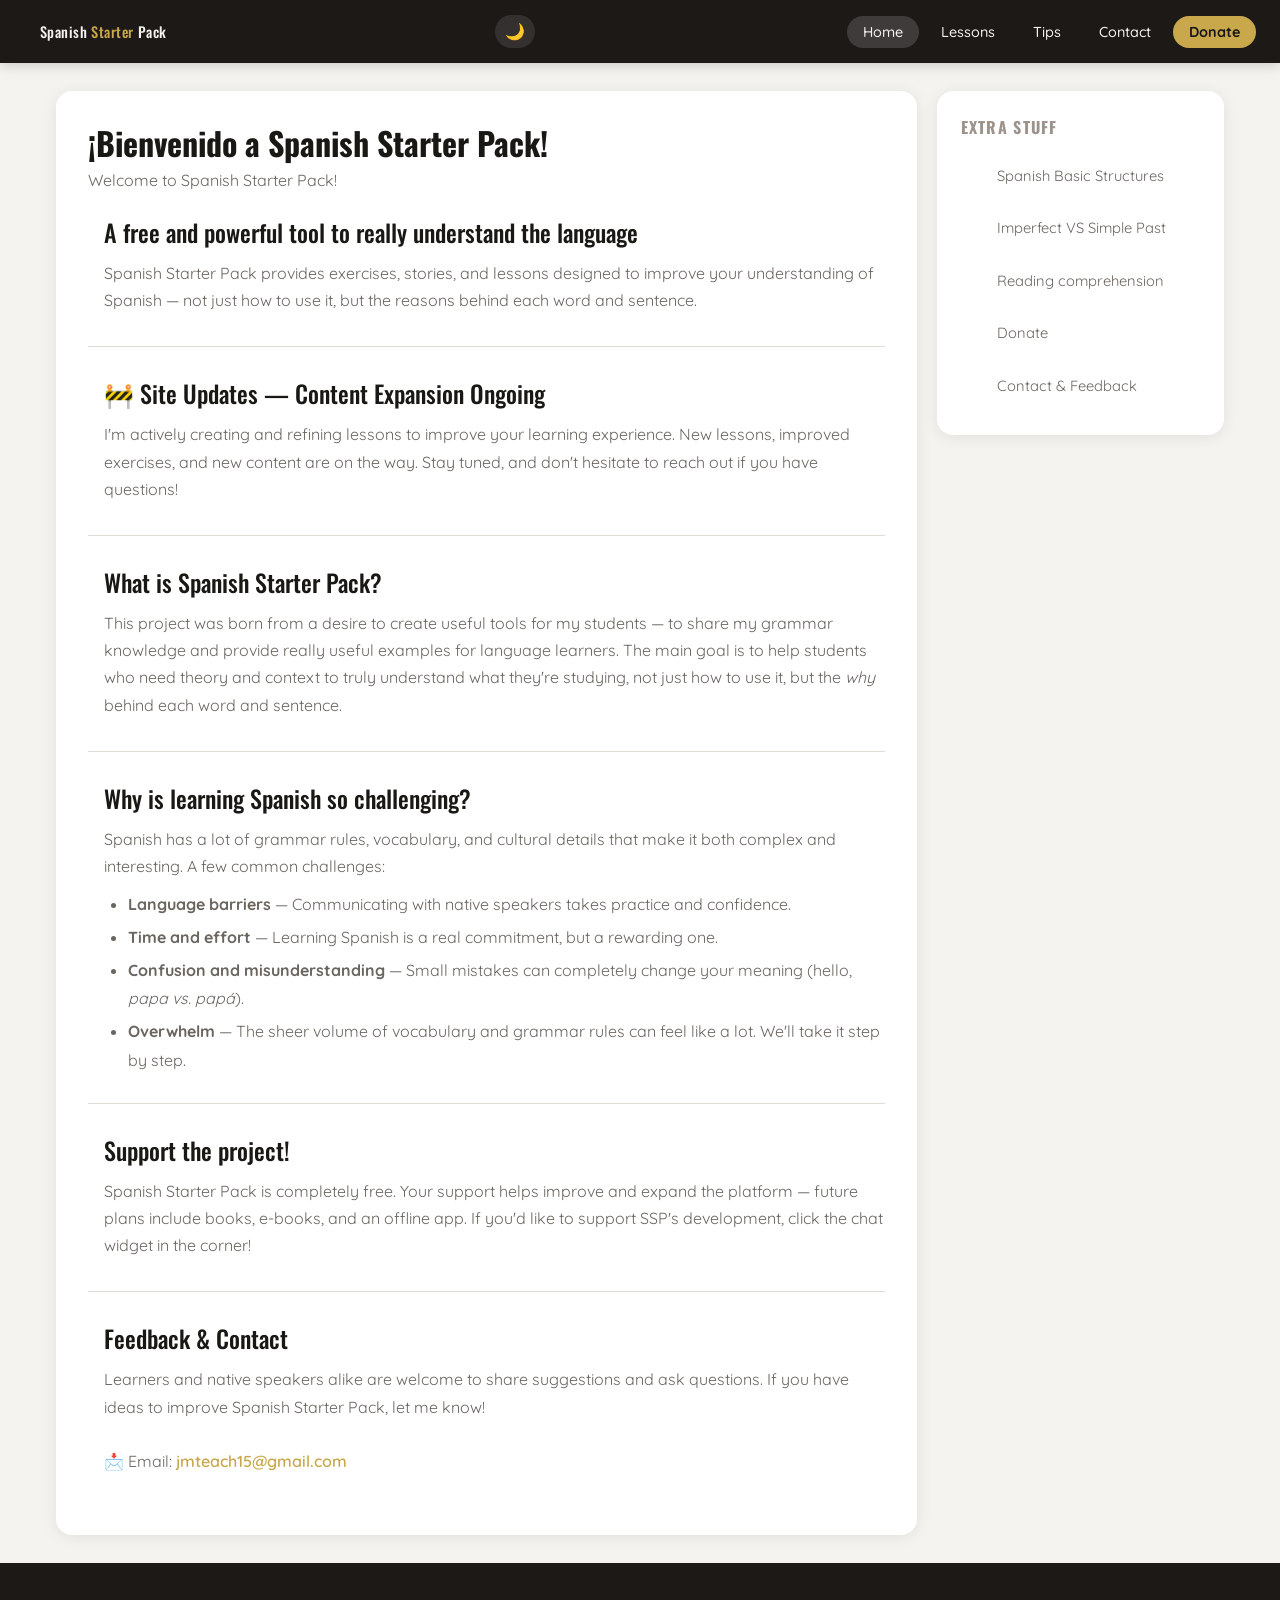
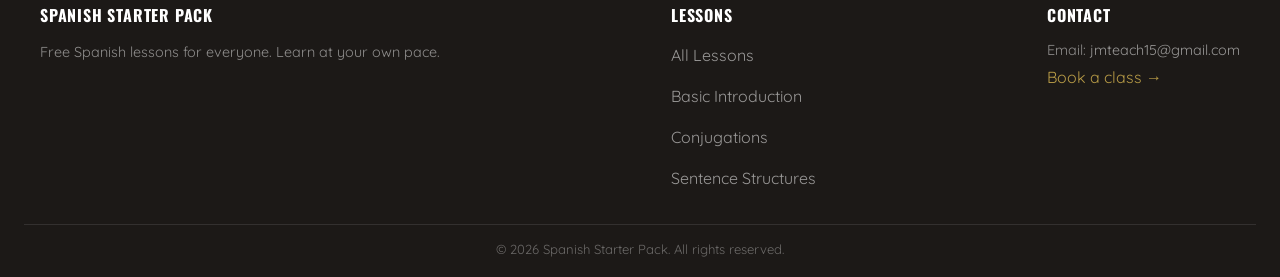
==== index.html @ e16ba374 "Prueba" ====
<!DOCTYPE html>
<html lang="en">
<head>
  <meta charset="UTF-8">
  <meta name="viewport" content="width=device-width, initial-scale=1.0">
  <title>Spanish Starter Pack — Learn Spanish Free</title>
  <link rel="stylesheet" href="styles.css">
  <link rel="preconnect" href="https://fonts.googleapis.com">
  <link rel="preconnect" href="https://fonts.gstatic.com" crossorigin>
  <link href="https://fonts.googleapis.com/css2?family=Oswald:wght@200..700&family=Quicksand:wght@300..700&display=swap" rel="stylesheet">
</head>
<body data-page="home">

  <!-- Navbar and footer auto-injected by components.js -->

  <header>
    <!-- Navbar injected here by components.js -->
    <section class="hero">
      <div class="hero-content">
        <h1>Start your Spanish journey today</h1>
        <p>Learn Spanish fast with easy-to-understand lessons, stories, and practical tips.</p>
        <div class="hero-buttons">
          <a href="lessons.html" class="cta-btn">📚 Explore Lessons</a>
          <a href="contact.html" class="cta-btn secondary">🧑‍🏫 Book a class</a>
        </div>
      </div>
    </section>
  </header>

  <div class="container">
    <div class="articles">
      <h1 style="font-family:var(--font-display);margin-bottom:4px">¡Bienvenido a Spanish Starter Pack!</h1>
      <h4 style="color:var(--color-text-muted);font-weight:400;margin-bottom:24px">Welcome to Spanish Starter Pack!</h4>

      <div class="article">
        <h2>A free and powerful tool to really understand the language</h2>
        <p>
          Spanish Starter Pack provides exercises, stories, and lessons designed to improve your understanding of Spanish — not just how to use it, but the reasons behind each word and sentence.
        </p>
      </div>

      <div class="article">
        <h2>🚧 Site Updates — Content Expansion Ongoing</h2>
        <p>
          I'm actively creating and refining lessons to improve your learning experience. New lessons, improved exercises, and new content are on the way. Stay tuned, and don't hesitate to reach out if you have questions!
        </p>
      </div>

      <div class="article">
        <h2>What is Spanish Starter Pack?</h2>
        <p>
          This project was born from a desire to create useful tools for my students — to share my grammar knowledge and provide really useful examples for language learners. The main goal is to help students who need theory and context to truly understand what they're studying, not just how to use it, but the <em>why</em> behind each word and sentence.
        </p>
      </div>

      <div class="article">
        <h2>Why is learning Spanish so challenging?</h2>
        <p>Spanish has a lot of grammar rules, vocabulary, and cultural details that make it both complex and interesting. A few common challenges:</p>
        <ul style="margin-top:10px">
          <li><strong>Language barriers</strong> — Communicating with native speakers takes practice and confidence.</li>
          <li><strong>Time and effort</strong> — Learning Spanish is a real commitment, but a rewarding one.</li>
          <li><strong>Confusion and misunderstanding</strong> — Small mistakes can completely change your meaning (hello, <em>papa vs. papá</em>).</li>
          <li><strong>Overwhelm</strong> — The sheer volume of vocabulary and grammar rules can feel like a lot. We'll take it step by step.</li>
        </ul>
      </div>

      <div class="article">
        <h2>Support the project!</h2>
        <p>
          Spanish Starter Pack is completely free. Your support helps improve and expand the platform — future plans include books, e-books, and an offline app.
          If you'd like to support SSP's development, click the chat widget in the corner!
        </p>
      </div>

      <div class="article">
        <h2>Feedback & Contact</h2>
        <p>
          Learners and native speakers alike are welcome to share suggestions and ask questions. If you have ideas to improve Spanish Starter Pack, let me know!
          <br><br>
          📩 Email: <a href="mailto:jmteach15@gmail.com">jmteach15@gmail.com</a>
        </p>
      </div>
    </div>

    <div class="sidebar">
      <h3>Extra stuff</h3>
      <ul>
        <li><a href="3-Basic-sentence-structures.html">Spanish Basic Structures</a></li>
        <li><a href="Imperfecto-vs-simple.html">Imperfect VS Simple Past</a></li>
        <li><a href="#">Reading comprehension</a></li>
        <li><a href="Donate.html">Donate</a></li>
        <li><a href="contact.html">Contact & Feedback</a></li>
      </ul>
    </div>
  </div>

  <script src="components.js"></script>
</body>
</html>
---- styles.css ----
/* ============================================
   SPANISH STARTER PACK — Main Stylesheet
   Design System with Dark Mode Support
   ============================================ */

/* --- CSS Variables (Light Mode) --- */
:root {
  /* Colors */
  --color-bg: #f5f3ef;
  --color-surface: #ffffff;
  --color-surface-2: #f0ede8;
  --color-border: #e0dbd3;
  --color-text: #1a1814;
  --color-text-muted: #6b6560;
  --color-text-light: #9c948c;
  --color-accent: #c8a84b;       /* Gold */
  --color-accent-hover: #0060cc; /* Blue on hover */
  --color-navbar: #1c1917;
  --color-navbar-text: #f5f3ef;
  --color-danger: #b22222;
  --color-success: #2d7a2d;
  --color-shadow: rgba(0,0,0,0.08);
  --color-shadow-strong: rgba(0,0,0,0.18);

  /* Typography */
  --font-body: 'Quicksand', sans-serif;
  --font-display: 'Oswald', sans-serif;

  /* Spacing */
  --radius-sm: 8px;
  --radius-md: 16px;
  --radius-pill: 999px;

  /* Transitions */
  --transition: 0.22s ease;
}

/* --- Dark Mode via OS preference --- */
@media (prefers-color-scheme: dark) {
  :root:not([data-theme="light"]) {
    --color-bg: #111110;
    --color-surface: #1c1b18;
    --color-surface-2: #252420;
    --color-border: #333028;
    --color-text: #ede9e0;
    --color-text-muted: #a09890;
    --color-text-light: #6b6360;
    --color-accent: #d4a843;
    --color-accent-hover: #4da3ff;
    --color-navbar: #0d0d0b;
    --color-shadow: rgba(0,0,0,0.4);
    --color-shadow-strong: rgba(0,0,0,0.6);
  }
}

/* --- Dark Mode via manual toggle --- */
[data-theme="dark"] {
  --color-bg: #111110;
  --color-surface: #1c1b18;
  --color-surface-2: #252420;
  --color-border: #333028;
  --color-text: #ede9e0;
  --color-text-muted: #a09890;
  --color-text-light: #6b6360;
  --color-accent: #d4a843;
  --color-accent-hover: #4da3ff;
  --color-navbar: #0d0d0b;
  --color-shadow: rgba(0,0,0,0.4);
  --color-shadow-strong: rgba(0,0,0,0.6);
}

/* ============================================
   RESET & BASE
   ============================================ */

*, *::before, *::after {
  box-sizing: border-box;
  margin: 0;
  padding: 0;
}

html {
  scroll-behavior: smooth;
  font-size: 16px;
}

body {
  font-family: var(--font-body);
  background-color: var(--color-bg);
  color: var(--color-text);
  min-height: 100vh;
  display: flex;
  flex-direction: column;
  transition: background-color var(--transition), color var(--transition);
}

a {
  color: inherit;
  text-decoration: none;
}

img {
  max-width: 100%;
  display: block;
}

/* ============================================
   NAVBAR
   ============================================ */

.navbar {
  background-color: var(--color-navbar);
  color: var(--color-navbar-text);
  padding: 14px 24px;
  display: flex;
  justify-content: space-between;
  align-items: center;
  position: sticky;
  top: 0;
  z-index: 100;
  box-shadow: 0 2px 12px var(--color-shadow-strong);
}

.logo {
  font-family: var(--font-display);
  font-size: 1.25rem;
  font-weight: 600;
  letter-spacing: 0.03em;
  color: var(--color-navbar-text);
  text-decoration: none;
  flex-shrink: 0;
}

.logo span {
  color: var(--color-accent);
}

.nav-links {
  display: flex;
  align-items: center;
  gap: 6px;
}

.navbar a {
  color: var(--color-navbar-text);
  text-decoration: none;
  padding: 7px 16px;
  border-radius: var(--radius-pill);
  font-size: 0.9rem;
  font-weight: 500;
  transition: background-color var(--transition), color var(--transition), transform var(--transition);
}

.navbar a:hover {
  background-color: rgba(255,255,255,0.12);
  transform: scale(1.05);
}

.navbar a.active,
.navbar .home {
  background-color: rgba(255,255,255,0.15);
}

.navbar .donate {
  background-color: var(--color-accent);
  color: #1a1814;
  font-weight: 700;
}

.navbar .donate:hover {
  background-color: var(--color-accent-hover);
  color: white;
  transform: scale(1.08);
}

/* Dark mode toggle button */
.theme-toggle {
  background: rgba(255,255,255,0.1);
  border: none;
  color: var(--color-navbar-text);
  cursor: pointer;
  padding: 7px 10px;
  border-radius: var(--radius-pill);
  font-size: 1rem;
  transition: background-color var(--transition);
  display: flex;
  align-items: center;
  gap: 4px;
}

.theme-toggle:hover {
  background: rgba(255,255,255,0.2);
}

/* Mobile menu toggle */
.menu-toggle {
  background: none;
  border: none;
  color: var(--color-navbar-text);
  font-size: 1.8rem;
  cursor: pointer;
  display: none;
  padding: 4px;
}

/* Responsive navbar */
@media (max-width: 768px) {
  .menu-toggle {
    display: block;
  }

  .nav-links {
    display: none;
    flex-direction: column;
    align-items: flex-start;
    width: 100%;
    padding: 12px 0;
    gap: 4px;
  }

  .nav-links.show {
    display: flex;
  }

  .navbar {
    flex-wrap: wrap;
  }

  .nav-links a {
    width: 100%;
    padding: 10px 16px;
  }
}

/* ============================================
   HERO
   ============================================ */

.hero {
  background: linear-gradient(135deg, #1c1917 0%, #2c2520 50%, #1a1410 100%);
  color: white;
  text-align: center;
  padding: 7% 20px;
  position: relative;
  overflow: hidden;
}

.hero::before {
  content: '';
  position: absolute;
  inset: 0;
  background: radial-gradient(ellipse at 30% 50%, rgba(200,168,75,0.15) 0%, transparent 60%),
              radial-gradient(ellipse at 70% 30%, rgba(0,96,204,0.1) 0%, transparent 50%);
  pointer-events: none;
}

.hero-content {
  position: relative;
  z-index: 1;
  max-width: 700px;
  margin: 0 auto;
}

.hero h1 {
  font-family: var(--font-display);
  font-size: 2.8rem;
  font-weight: 600;
  letter-spacing: 0.02em;
  margin-bottom: 16px;
  line-height: 1.2;
}

.hero p {
  font-size: 1.15rem;
  margin-bottom: 32px;
  color: rgba(255,255,255,0.75);
  max-width: 500px;
  margin-left: auto;
  margin-right: auto;
}

.hero-buttons {
  display: flex;
  gap: 12px;
  justify-content: center;
  flex-wrap: wrap;
}

.cta-btn {
  background-color: var(--color-accent);
  color: #1a1814;
  font-weight: 700;
  padding: 13px 28px;
  border-radius: var(--radius-pill);
  text-decoration: none;
  transition: transform var(--transition), background-color var(--transition), color var(--transition);
  display: inline-block;
  font-size: 0.95rem;
}

.cta-btn:hover {
  transform: scale(1.07) translateY(-2px);
  background-color: var(--color-accent-hover);
  color: white;
}

.cta-btn.secondary {
  background-color: transparent;
  border: 2px solid rgba(255,255,255,0.4);
  color: white;
}

.cta-btn.secondary:hover {
  background-color: rgba(255,255,255,0.15);
  border-color: white;
}

/* ============================================
   LAYOUT
   ============================================ */

.container {
  display: flex;
  flex-direction: row;
  max-width: 1200px;
  width: 100%;
  margin: 28px auto;
  padding: 0 16px;
  gap: 20px;
  flex: 1;
}

/* ============================================
   ARTICLES (Main content)
   ============================================ */

.articles,
.articles-lesson {
  background: var(--color-surface);
  padding: 28px 32px;
  border-radius: var(--radius-md);
  box-shadow: 0 2px 16px var(--color-shadow);
  transition: background-color var(--transition);
}

.articles {
  width: 75%;
}

.articles-lesson {
  width: 100%;
  max-width: 820px;
  margin: 0 auto;
}

.article {
  margin-bottom: 28px;
  padding-bottom: 24px;
  padding-left: 16px;
  border-bottom: 1px solid var(--color-border);
}

.article:last-child {
  border-bottom: none;
  margin-bottom: 0;
}

.article h1 {
  font-family: var(--font-display);
  font-size: 1.9rem;
  font-weight: 600;
  color: var(--color-text);
  margin-bottom: 12px;
  letter-spacing: 0.01em;
}

.article h2 {
  font-family: var(--font-display);
  font-size: 1.5rem;
  font-weight: 500;
  color: var(--color-text);
  margin-bottom: 10px;
}

.article h3 {
  font-size: 1.05rem;
  font-weight: 700;
  color: var(--color-text-muted);
  margin: 14px 0 8px;
}

.article p,
.article-lesson {
  color: var(--color-text-muted);
  line-height: 1.7;
  margin-bottom: 8px;
}

.article a {
  color: var(--color-accent);
  font-weight: 600;
  transition: color var(--transition);
}

.article a:hover {
  color: var(--color-accent-hover);
}

/* Read More link */
.read-more {
  display: inline-block;
  margin-top: 10px;
  color: var(--color-accent);
  font-weight: 700;
  font-size: 0.9rem;
  letter-spacing: 0.05em;
  text-transform: uppercase;
  transition: color var(--transition), transform var(--transition);
}

.read-more:hover {
  color: var(--color-accent-hover);
  transform: translateX(4px);
}

/* ============================================
   SIDEBAR
   ============================================ */

.sidebar {
  width: 25%;
  background: var(--color-surface);
  padding: 24px;
  border-radius: var(--radius-md);
  box-shadow: 0 2px 16px var(--color-shadow);
  height: fit-content;
  position: sticky;
  top: 70px;
  transition: background-color var(--transition);
}

.sidebar h3 {
  font-family: var(--font-display);
  font-size: 1rem;
  text-transform: uppercase;
  letter-spacing: 0.08em;
  color: var(--color-text-light);
  margin-bottom: 16px;
}

.sidebar ul {
  list-style: none;
  display: flex;
  flex-direction: column;
  gap: 6px;
}

.sidebar ul li a {
  display: block;
  padding: 8px 12px;
  border-radius: var(--radius-sm);
  color: var(--color-text-muted);
  font-size: 0.92rem;
  transition: background-color var(--transition), color var(--transition);
}

.sidebar ul li a:hover {
  background-color: var(--color-surface-2);
  color: var(--color-text);
}

/* ============================================
   EXAMPLES & CODE BLOCKS
   ============================================ */

.example {
  background: var(--color-surface-2);
  border-left: 3px solid var(--color-accent);
  padding: 14px 18px;
  border-radius: 0 var(--radius-sm) var(--radius-sm) 0;
  margin: 14px 0;
  color: var(--color-text-muted);
}

ul, ol {
  padding-left: 24px;
  color: var(--color-text-muted);
  line-height: 1.8;
}

ul li, ol li {
  margin-bottom: 4px;
}

/* ============================================
   TABLES
   ============================================ */

table {
  width: 100%;
  border-collapse: collapse;
  margin: 16px 0;
  font-size: 0.9rem;
  border-radius: var(--radius-sm);
  overflow: hidden;
  box-shadow: 0 1px 6px var(--color-shadow);
}

th, td {
  padding: 11px 14px;
  text-align: left;
  border-bottom: 1px solid var(--color-border);
}

th {
  background-color: var(--color-surface-2);
  font-weight: 700;
  color: var(--color-text);
  font-size: 0.85rem;
  text-transform: uppercase;
  letter-spacing: 0.04em;
}

td {
  color: var(--color-text-muted);
}

tr:hover td {
  background-color: var(--color-surface-2);
}

/* ============================================
   FORM
   ============================================ */

.form-section {
  max-width: 520px;
  margin: 32px auto;
  padding: 36px;
  background-color: var(--color-surface);
  border-radius: var(--radius-md);
  box-shadow: 0 4px 24px var(--color-shadow);
}

.form-section h2 {
  text-align: center;
  margin-bottom: 24px;
  font-family: var(--font-display);
  font-size: 1.6rem;
}

form label {
  display: block;
  margin: 14px 0 6px;
  font-weight: 600;
  font-size: 0.9rem;
  color: var(--color-text-muted);
}

form input,
form select,
form textarea {
  width: 100%;
  padding: 11px 14px;
  border-radius: var(--radius-sm);
  border: 1.5px solid var(--color-border);
  background: var(--color-surface-2);
  color: var(--color-text);
  font-family: var(--font-body);
  font-size: 0.95rem;
  transition: border-color var(--transition);
}

form input:focus,
form select:focus,
form textarea:focus {
  outline: none;
  border-color: var(--color-accent);
}

form button {
  margin-top: 22px;
  width: 100%;
  background-color: var(--color-accent);
  color: #1a1814;
  border: none;
  padding: 13px;
  border-radius: var(--radius-pill);
  font-weight: 800;
  font-size: 1rem;
  cursor: pointer;
  transition: background-color var(--transition), color var(--transition), transform var(--transition);
  font-family: var(--font-body);
}

form button:hover {
  background-color: var(--color-navbar);
  color: white;
  transform: translateY(-1px);
}

/* ============================================
   FOOTER
   ============================================ */

.footer {
  background-color: var(--color-navbar);
  color: rgba(255,255,255,0.7);
  padding: 40px 24px 20px;
  margin-top: auto;
}

.footer-container {
  display: flex;
  flex-wrap: wrap;
  justify-content: space-between;
  gap: 30px;
  max-width: 1200px;
  margin: 0 auto;
}

.footer-column h3 {
  margin-bottom: 14px;
  font-size: 1rem;
  font-family: var(--font-display);
  letter-spacing: 0.05em;
  text-transform: uppercase;
  color: white;
}

.footer-column a {
  color: rgba(255,255,255,0.55);
  transition: color var(--transition);
}

.footer-column a:hover {
  color: white;
}

.footer-bottom {
  border-top: 1px solid rgba(255,255,255,0.1);
  margin-top: 28px;
  padding-top: 16px;
  text-align: center;
  font-size: 0.82rem;
  color: rgba(255,255,255,0.35);
}

/* ============================================
   ADMIN PANEL
   ============================================ */

.admin-layout {
  display: flex;
  min-height: calc(100vh - 56px);
}

.admin-sidebar {
  width: 220px;
  background: var(--color-surface);
  border-right: 1px solid var(--color-border);
  padding: 24px 16px;
  flex-shrink: 0;
  position: sticky;
  top: 56px;
  height: calc(100vh - 56px);
  overflow-y: auto;
}

.admin-sidebar h3 {
  font-size: 0.75rem;
  text-transform: uppercase;
  letter-spacing: 0.1em;
  color: var(--color-text-light);
  margin-bottom: 12px;
  padding: 0 8px;
}

.admin-nav-link {
  display: flex;
  align-items: center;
  gap: 10px;
  padding: 10px 12px;
  border-radius: var(--radius-sm);
  color: var(--color-text-muted);
  font-size: 0.9rem;
  font-weight: 500;
  cursor: pointer;
  transition: background-color var(--transition), color var(--transition);
  margin-bottom: 2px;
  border: none;
  background: none;
  width: 100%;
  text-align: left;
  font-family: var(--font-body);
}

.admin-nav-link:hover,
.admin-nav-link.active {
  background-color: var(--color-surface-2);
  color: var(--color-text);
}

.admin-main {
  flex: 1;
  padding: 32px;
  overflow-y: auto;
  background: var(--color-bg);
}

.admin-header {
  display: flex;
  justify-content: space-between;
  align-items: center;
  margin-bottom: 28px;
}

.admin-header h1 {
  font-family: var(--font-display);
  font-size: 1.8rem;
}

/* Editor */
.lesson-editor {
  background: var(--color-surface);
  border-radius: var(--radius-md);
  padding: 28px;
  box-shadow: 0 2px 16px var(--color-shadow);
}

.editor-field {
  margin-bottom: 20px;
}

.editor-field label {
  display: block;
  font-weight: 700;
  font-size: 0.85rem;
  text-transform: uppercase;
  letter-spacing: 0.05em;
  color: var(--color-text-muted);
  margin-bottom: 8px;
}

.editor-field input,
.editor-field select,
.editor-field textarea {
  width: 100%;
  padding: 11px 14px;
  border-radius: var(--radius-sm);
  border: 1.5px solid var(--color-border);
  background: var(--color-surface-2);
  color: var(--color-text);
  font-family: var(--font-body);
  font-size: 0.95rem;
  transition: border-color var(--transition);
}

.editor-field input:focus,
.editor-field select:focus,
.editor-field textarea:focus {
  outline: none;
  border-color: var(--color-accent);
}

.editor-field textarea {
  resize: vertical;
  min-height: 300px;
  font-size: 0.9rem;
  line-height: 1.6;
  font-family: 'Courier New', monospace;
}

.editor-toolbar {
  display: flex;
  gap: 6px;
  margin-bottom: 8px;
  flex-wrap: wrap;
}

.toolbar-btn {
  padding: 5px 12px;
  border: 1.5px solid var(--color-border);
  border-radius: var(--radius-sm);
  background: var(--color-surface-2);
  color: var(--color-text-muted);
  font-size: 0.8rem;
  font-weight: 600;
  cursor: pointer;
  transition: all var(--transition);
  font-family: var(--font-body);
}

.toolbar-btn:hover {
  background: var(--color-accent);
  border-color: var(--color-accent);
  color: #1a1814;
}

.editor-preview {
  background: var(--color-surface-2);
  border: 1.5px solid var(--color-border);
  border-radius: var(--radius-sm);
  padding: 16px 20px;
  min-height: 200px;
  line-height: 1.7;
  color: var(--color-text-muted);
}

.editor-actions {
  display: flex;
  gap: 12px;
  justify-content: flex-end;
  margin-top: 20px;
  padding-top: 20px;
  border-top: 1px solid var(--color-border);
}

.btn {
  padding: 10px 22px;
  border-radius: var(--radius-pill);
  font-weight: 700;
  font-size: 0.9rem;
  cursor: pointer;
  border: none;
  font-family: var(--font-body);
  transition: all var(--transition);
}

.btn-primary {
  background: var(--color-accent);
  color: #1a1814;
}

.btn-primary:hover {
  background: var(--color-accent-hover);
  color: white;
  transform: translateY(-1px);
}

.btn-secondary {
  background: var(--color-surface-2);
  color: var(--color-text-muted);
  border: 1.5px solid var(--color-border);
}

.btn-secondary:hover {
  background: var(--color-border);
}

.btn-danger {
  background: transparent;
  color: var(--color-danger);
  border: 1.5px solid var(--color-danger);
}

.btn-danger:hover {
  background: var(--color-danger);
  color: white;
}

/* Lessons list in admin */
.lessons-grid {
  display: grid;
  gap: 14px;
}

.lesson-card {
  background: var(--color-surface);
  border: 1.5px solid var(--color-border);
  border-radius: var(--radius-md);
  padding: 18px 22px;
  display: flex;
  justify-content: space-between;
  align-items: center;
  transition: box-shadow var(--transition);
}

.lesson-card:hover {
  box-shadow: 0 4px 20px var(--color-shadow-strong);
}

.lesson-card-info h3 {
  font-size: 1rem;
  font-weight: 700;
  color: var(--color-text);
  margin-bottom: 4px;
}

.lesson-card-info span {
  font-size: 0.8rem;
  color: var(--color-text-light);
}

.badge {
  display: inline-block;
  padding: 2px 10px;
  border-radius: var(--radius-pill);
  font-size: 0.75rem;
  font-weight: 700;
  background: var(--color-surface-2);
  color: var(--color-text-muted);
  margin-left: 8px;
}

.badge.published {
  background: rgba(45,122,45,0.15);
  color: var(--color-success);
}

.badge.draft {
  background: rgba(200,168,75,0.15);
  color: var(--color-accent);
}

.lesson-card-actions {
  display: flex;
  gap: 8px;
}

/* Login screen */
.login-screen {
  display: flex;
  flex-direction: column;
  align-items: center;
  justify-content: center;
  min-height: calc(100vh - 56px);
  padding: 32px;
}

.login-card {
  background: var(--color-surface);
  padding: 44px 48px;
  border-radius: var(--radius-md);
  box-shadow: 0 8px 40px var(--color-shadow-strong);
  text-align: center;
  max-width: 400px;
  width: 100%;
}

.login-card h1 {
  font-family: var(--font-display);
  font-size: 2rem;
  margin-bottom: 8px;
}

.login-card p {
  color: var(--color-text-muted);
  margin-bottom: 32px;
  font-size: 0.95rem;
}

.btn-google {
  display: flex;
  align-items: center;
  justify-content: center;
  gap: 12px;
  width: 100%;
  padding: 13px 20px;
  border-radius: var(--radius-pill);
  background: white;
  border: 2px solid var(--color-border);
  color: #333;
  font-weight: 700;
  font-size: 0.95rem;
  cursor: pointer;
  transition: all var(--transition);
  font-family: var(--font-body);
}

.btn-google:hover {
  box-shadow: 0 4px 16px var(--color-shadow-strong);
  transform: translateY(-2px);
}

/* Stats */
.stats-grid {
  display: grid;
  grid-template-columns: repeat(auto-fit, minmax(180px, 1fr));
  gap: 16px;
  margin-bottom: 28px;
}

.stat-card {
  background: var(--color-surface);
  border-radius: var(--radius-md);
  padding: 22px 24px;
  box-shadow: 0 2px 12px var(--color-shadow);
  border-left: 4px solid var(--color-accent);
}

.stat-card .stat-value {
  font-family: var(--font-display);
  font-size: 2.2rem;
  font-weight: 600;
  color: var(--color-text);
}

.stat-card .stat-label {
  font-size: 0.82rem;
  text-transform: uppercase;
  letter-spacing: 0.06em;
  color: var(--color-text-light);
  margin-top: 4px;
}

/* ============================================
   PAGE LOADING & STATES
   ============================================ */

.loading {
  display: flex;
  align-items: center;
  justify-content: center;
  padding: 60px;
  color: var(--color-text-muted);
  font-size: 0.95rem;
}

.spinner {
  width: 24px;
  height: 24px;
  border: 3px solid var(--color-border);
  border-top-color: var(--color-accent);
  border-radius: 50%;
  animation: spin 0.7s linear infinite;
  margin-right: 12px;
}

@keyframes spin {
  to { transform: rotate(360deg); }
}

.empty-state {
  text-align: center;
  padding: 60px 20px;
  color: var(--color-text-muted);
}

.empty-state h3 {
  font-size: 1.1rem;
  margin-bottom: 8px;
  color: var(--color-text);
}

.toast {
  position: fixed;
  bottom: 24px;
  right: 24px;
  background: var(--color-navbar);
  color: white;
  padding: 14px 22px;
  border-radius: var(--radius-md);
  box-shadow: 0 4px 20px var(--color-shadow-strong);
  font-size: 0.9rem;
  font-weight: 500;
  z-index: 9999;
  transform: translateY(80px);
  opacity: 0;
  transition: all 0.3s ease;
}

.toast.show {
  transform: translateY(0);
  opacity: 1;
}

.toast.success {
  border-left: 4px solid var(--color-success);
}

.toast.error {
  border-left: 4px solid var(--color-danger);
}

/* ============================================
   RENDERED LESSON CONTENT (from Markdown)
   ============================================ */

.lesson-content h1 { font-family: var(--font-display); font-size: 2rem; margin-bottom: 14px; }
.lesson-content h2 { font-family: var(--font-display); font-size: 1.5rem; margin: 24px 0 10px; border-bottom: 2px solid var(--color-border); padding-bottom: 8px; }
.lesson-content h3 { font-size: 1.1rem; font-weight: 700; margin: 18px 0 8px; color: var(--color-text-muted); }
.lesson-content p { line-height: 1.75; margin-bottom: 14px; color: var(--color-text-muted); }
.lesson-content ul, .lesson-content ol { padding-left: 24px; margin-bottom: 14px; }
.lesson-content li { line-height: 1.8; color: var(--color-text-muted); }
.lesson-content strong { color: var(--color-text); }
.lesson-content blockquote { border-left: 3px solid var(--color-accent); padding: 12px 18px; margin: 16px 0; background: var(--color-surface-2); border-radius: 0 var(--radius-sm) var(--radius-sm) 0; color: var(--color-text-muted); }
.lesson-content code { background: var(--color-surface-2); padding: 2px 6px; border-radius: 4px; font-size: 0.9em; }
.lesson-content hr { border: none; border-top: 1px solid var(--color-border); margin: 22px 0; }
.lesson-content table { margin: 16px 0; }
.lesson-content del { color: var(--color-danger); opacity: 0.7; }
.lesson-content .lesson-tag { display: inline-block; background: rgba(200,168,75,0.15); color: var(--color-accent); padding: 2px 10px; border-radius: var(--radius-pill); font-size: 0.8rem; font-weight: 700; margin-right: 6px; }

/* ============================================
   RESPONSIVE
   ============================================ */

@media (max-width: 900px) {
  .articles { width: 100%; }
  .container { flex-direction: column; }
}

@media (max-width: 768px) {
  .sidebar { display: none; }
  .hero h1 { font-size: 2rem; }
  .articles, .articles-lesson { padding: 20px 16px; }
  .admin-layout { flex-direction: column; }
  .admin-sidebar { width: 100%; height: auto; position: static; }
  .admin-main { padding: 20px 16px; }
  .stats-grid { grid-template-columns: repeat(2, 1fr); }
}

@media (max-width: 480px) {
  .hero h1 { font-size: 1.6rem; }
  .hero p { font-size: 1rem; }
  .stats-grid { grid-template-columns: 1fr; }
  .login-card { padding: 32px 24px; }
}
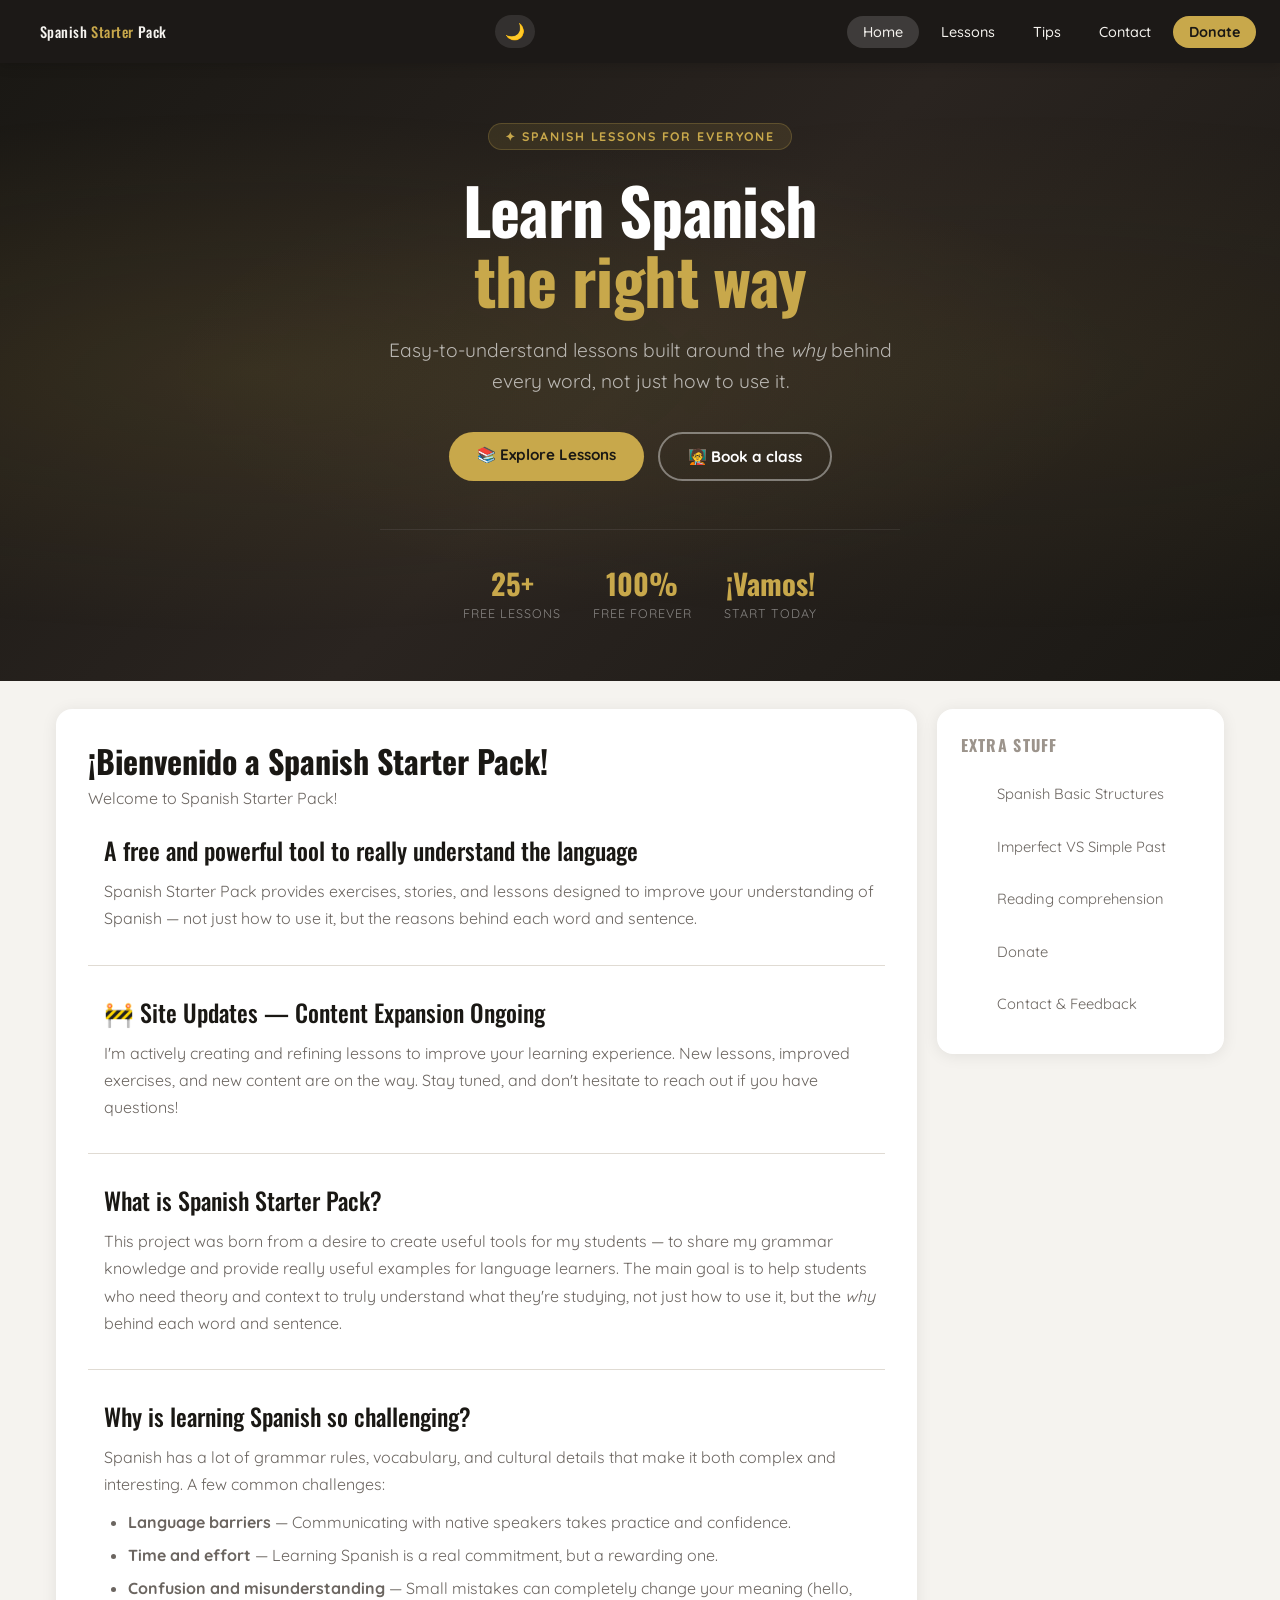
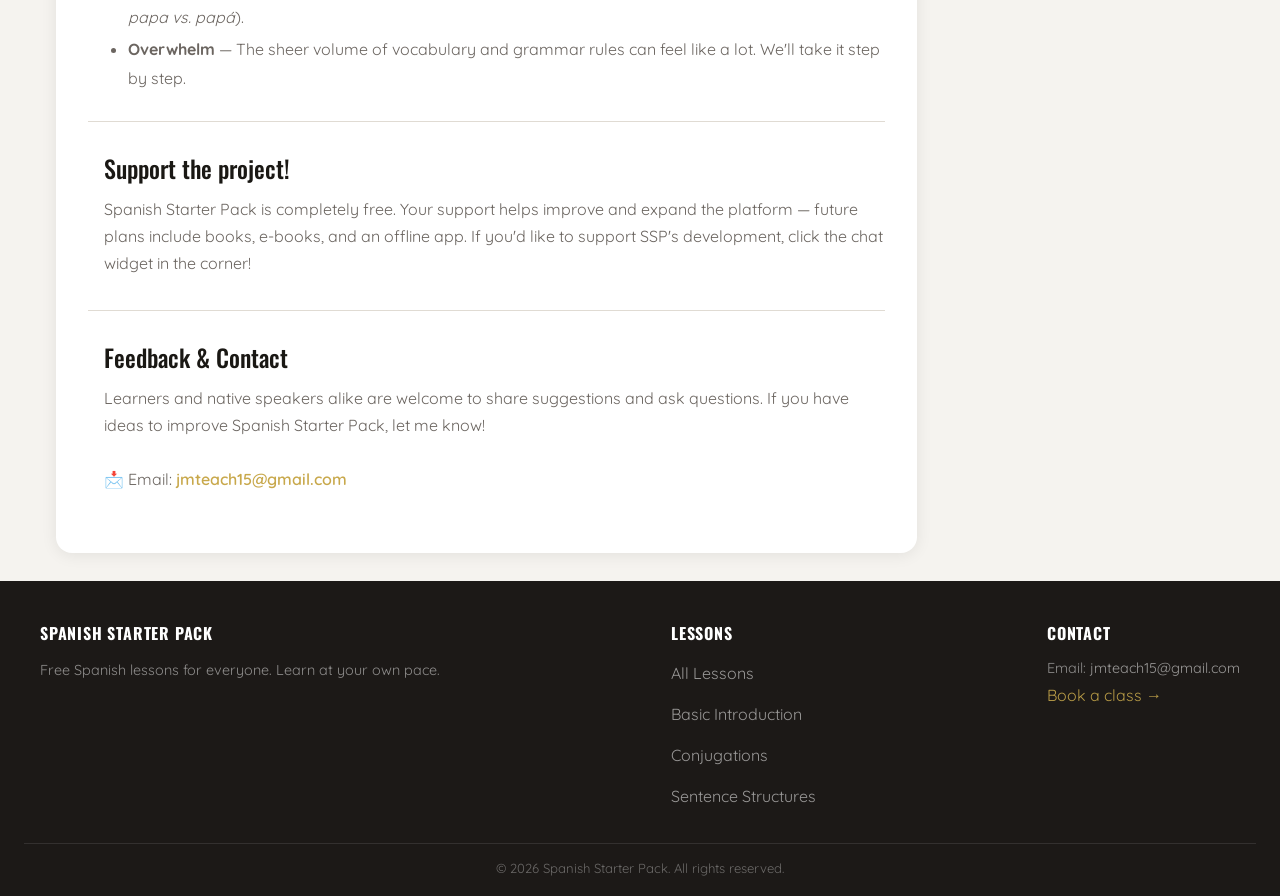
==== commit f1516843: "Add delete" ====
--- a/index.html
+++ b/index.html
@@ -1,99 +1,168 @@
-<!DOCTYPE html>
+<!doctype html>
 <html lang="en">
-<head>
-  <meta charset="UTF-8">
-  <meta name="viewport" content="width=device-width, initial-scale=1.0">
-  <title>Spanish Starter Pack — Learn Spanish Free</title>
-  <link rel="stylesheet" href="styles.css">
-  <link rel="preconnect" href="https://fonts.googleapis.com">
-  <link rel="preconnect" href="https://fonts.gstatic.com" crossorigin>
-  <link href="https://fonts.googleapis.com/css2?family=Oswald:wght@200..700&family=Quicksand:wght@300..700&display=swap" rel="stylesheet">
-</head>
-<body data-page="home">
+  <head>
+    <meta charset="UTF-8" />
+    <meta name="viewport" content="width=device-width, initial-scale=1.0" />
+    <title>Spanish Starter Pack — Learn Spanish Free</title>
+    <link rel="stylesheet" href="styles.css" />
+    <link rel="preconnect" href="https://fonts.googleapis.com" />
+    <link rel="preconnect" href="https://fonts.gstatic.com" crossorigin />
+    <link
+      href="https://fonts.googleapis.com/css2?family=Oswald:wght@200..700&family=Quicksand:wght@300..700&display=swap"
+      rel="stylesheet"
+    />
+  </head>
+  <body data-page="home">
+    <!-- Navbar and footer auto-injected by components.js -->
 
-  <!-- Navbar and footer auto-injected by components.js -->
+    <header>
+      <!-- Navbar injected here by components.js -->
+    </header>
+    <section class="hero">
+      <!-- Imagen de fondo pa cuando tenga una -->
+      <img class="hero-bg-img" src="" alt="" />
 
-  <header>
-    <!-- Navbar injected here by components.js -->
-    <section class="hero">
       <div class="hero-content">
-        <h1>Start your Spanish journey today</h1>
-        <p>Learn Spanish fast with easy-to-understand lessons, stories, and practical tips.</p>
+        <div class="hero-eyebrow">✦ Spanish lessons for everyone</div>
+        <h1>Learn Spanish<br /><span>the right way</span></h1>
+        <p>
+          Easy-to-understand lessons built around the <em>why</em> behind every
+          word, not just how to use it.
+        </p>
         <div class="hero-buttons">
           <a href="lessons.html" class="cta-btn">📚 Explore Lessons</a>
           <a href="contact.html" class="cta-btn secondary">🧑‍🏫 Book a class</a>
         </div>
+        <div class="hero-stats">
+          <div class="hero-stat">
+            <span class="hero-stat-number">25+</span>
+            <span class="hero-stat-label">Free Lessons</span>
+          </div>
+          <div class="hero-stat">
+            <span class="hero-stat-number">100%</span>
+            <span class="hero-stat-label">Free forever</span>
+          </div>
+          <div class="hero-stat">
+            <span class="hero-stat-number">¡Vamos!</span>
+            <span class="hero-stat-label">Start today</span>
+          </div>
+        </div>
       </div>
     </section>
-  </header>
+    <div class="container">
+      <div class="articles">
+        <h1 style="font-family: var(--font-display); margin-bottom: 4px">
+          ¡Bienvenido a Spanish Starter Pack!
+        </h1>
+        <h4
+          style="
+            color: var(--color-text-muted);
+            font-weight: 400;
+            margin-bottom: 24px;
+          "
+        >
+          Welcome to Spanish Starter Pack!
+        </h4>
 
-  <div class="container">
-    <div class="articles">
-      <h1 style="font-family:var(--font-display);margin-bottom:4px">¡Bienvenido a Spanish Starter Pack!</h1>
-      <h4 style="color:var(--color-text-muted);font-weight:400;margin-bottom:24px">Welcome to Spanish Starter Pack!</h4>
+        <div class="article">
+          <h2>A free and powerful tool to really understand the language</h2>
+          <p>
+            Spanish Starter Pack provides exercises, stories, and lessons
+            designed to improve your understanding of Spanish — not just how to
+            use it, but the reasons behind each word and sentence.
+          </p>
+        </div>
 
-      <div class="article">
-        <h2>A free and powerful tool to really understand the language</h2>
-        <p>
-          Spanish Starter Pack provides exercises, stories, and lessons designed to improve your understanding of Spanish — not just how to use it, but the reasons behind each word and sentence.
-        </p>
+        <div class="article">
+          <h2>🚧 Site Updates — Content Expansion Ongoing</h2>
+          <p>
+            I'm actively creating and refining lessons to improve your learning
+            experience. New lessons, improved exercises, and new content are on
+            the way. Stay tuned, and don't hesitate to reach out if you have
+            questions!
+          </p>
+        </div>
+
+        <div class="article">
+          <h2>What is Spanish Starter Pack?</h2>
+          <p>
+            This project was born from a desire to create useful tools for my
+            students — to share my grammar knowledge and provide really useful
+            examples for language learners. The main goal is to help students
+            who need theory and context to truly understand what they're
+            studying, not just how to use it, but the <em>why</em> behind each
+            word and sentence.
+          </p>
+        </div>
+
+        <div class="article">
+          <h2>Why is learning Spanish so challenging?</h2>
+          <p>
+            Spanish has a lot of grammar rules, vocabulary, and cultural details
+            that make it both complex and interesting. A few common challenges:
+          </p>
+          <ul style="margin-top: 10px">
+            <li>
+              <strong>Language barriers</strong> — Communicating with native
+              speakers takes practice and confidence.
+            </li>
+            <li>
+              <strong>Time and effort</strong> — Learning Spanish is a real
+              commitment, but a rewarding one.
+            </li>
+            <li>
+              <strong>Confusion and misunderstanding</strong> — Small mistakes
+              can completely change your meaning (hello,
+              <em>papa vs. papá</em>).
+            </li>
+            <li>
+              <strong>Overwhelm</strong> — The sheer volume of vocabulary and
+              grammar rules can feel like a lot. We'll take it step by step.
+            </li>
+          </ul>
+        </div>
+
+        <div class="article">
+          <h2>Support the project!</h2>
+          <p>
+            Spanish Starter Pack is completely free. Your support helps improve
+            and expand the platform — future plans include books, e-books, and
+            an offline app. If you'd like to support SSP's development, click
+            the chat widget in the corner!
+          </p>
+        </div>
+
+        <div class="article">
+          <h2>Feedback & Contact</h2>
+          <p>
+            Learners and native speakers alike are welcome to share suggestions
+            and ask questions. If you have ideas to improve Spanish Starter
+            Pack, let me know!
+            <br /><br />
+            📩 Email:
+            <a href="mailto:jmteach15@gmail.com">jmteach15@gmail.com</a>
+          </p>
+        </div>
       </div>
 
-      <div class="article">
-        <h2>🚧 Site Updates — Content Expansion Ongoing</h2>
-        <p>
-          I'm actively creating and refining lessons to improve your learning experience. New lessons, improved exercises, and new content are on the way. Stay tuned, and don't hesitate to reach out if you have questions!
-        </p>
-      </div>
-
-      <div class="article">
-        <h2>What is Spanish Starter Pack?</h2>
-        <p>
-          This project was born from a desire to create useful tools for my students — to share my grammar knowledge and provide really useful examples for language learners. The main goal is to help students who need theory and context to truly understand what they're studying, not just how to use it, but the <em>why</em> behind each word and sentence.
-        </p>
-      </div>
-
-      <div class="article">
-        <h2>Why is learning Spanish so challenging?</h2>
-        <p>Spanish has a lot of grammar rules, vocabulary, and cultural details that make it both complex and interesting. A few common challenges:</p>
-        <ul style="margin-top:10px">
-          <li><strong>Language barriers</strong> — Communicating with native speakers takes practice and confidence.</li>
-          <li><strong>Time and effort</strong> — Learning Spanish is a real commitment, but a rewarding one.</li>
-          <li><strong>Confusion and misunderstanding</strong> — Small mistakes can completely change your meaning (hello, <em>papa vs. papá</em>).</li>
-          <li><strong>Overwhelm</strong> — The sheer volume of vocabulary and grammar rules can feel like a lot. We'll take it step by step.</li>
+      <div class="sidebar">
+        <h3>Extra stuff</h3>
+        <ul>
+          <li>
+            <a href="3-Basic-sentence-structures.html"
+              >Spanish Basic Structures</a
+            >
+          </li>
+          <li>
+            <a href="Imperfecto-vs-simple.html">Imperfect VS Simple Past</a>
+          </li>
+          <li><a href="#">Reading comprehension</a></li>
+          <li><a href="Donate.html">Donate</a></li>
+          <li><a href="contact.html">Contact & Feedback</a></li>
         </ul>
-      </div>
-
-      <div class="article">
-        <h2>Support the project!</h2>
-        <p>
-          Spanish Starter Pack is completely free. Your support helps improve and expand the platform — future plans include books, e-books, and an offline app.
-          If you'd like to support SSP's development, click the chat widget in the corner!
-        </p>
-      </div>
-
-      <div class="article">
-        <h2>Feedback & Contact</h2>
-        <p>
-          Learners and native speakers alike are welcome to share suggestions and ask questions. If you have ideas to improve Spanish Starter Pack, let me know!
-          <br><br>
-          📩 Email: <a href="mailto:jmteach15@gmail.com">jmteach15@gmail.com</a>
-        </p>
       </div>
     </div>
 
-    <div class="sidebar">
-      <h3>Extra stuff</h3>
-      <ul>
-        <li><a href="3-Basic-sentence-structures.html">Spanish Basic Structures</a></li>
-        <li><a href="Imperfecto-vs-simple.html">Imperfect VS Simple Past</a></li>
-        <li><a href="#">Reading comprehension</a></li>
-        <li><a href="Donate.html">Donate</a></li>
-        <li><a href="contact.html">Contact & Feedback</a></li>
-      </ul>
-    </div>
-  </div>
-
-  <script src="components.js"></script>
-</body>
+    <script src="components.js"></script>
+  </body>
 </html>
--- a/styles.css
+++ b/styles.css
@@ -13,18 +13,18 @@
   --color-text: #1a1814;
   --color-text-muted: #6b6560;
   --color-text-light: #9c948c;
-  --color-accent: #c8a84b;       /* Gold */
+  --color-accent: #c8a84b; /* Gold */
   --color-accent-hover: #0060cc; /* Blue on hover */
   --color-navbar: #1c1917;
   --color-navbar-text: #f5f3ef;
   --color-danger: #b22222;
   --color-success: #2d7a2d;
-  --color-shadow: rgba(0,0,0,0.08);
-  --color-shadow-strong: rgba(0,0,0,0.18);
+  --color-shadow: rgba(0, 0, 0, 0.08);
+  --color-shadow-strong: rgba(0, 0, 0, 0.18);
 
   /* Typography */
-  --font-body: 'Quicksand', sans-serif;
-  --font-display: 'Oswald', sans-serif;
+  --font-body: "Quicksand", sans-serif;
+  --font-display: "Oswald", sans-serif;
 
   /* Spacing */
   --radius-sm: 8px;
@@ -48,8 +48,8 @@
     --color-accent: #d4a843;
     --color-accent-hover: #4da3ff;
     --color-navbar: #0d0d0b;
-    --color-shadow: rgba(0,0,0,0.4);
-    --color-shadow-strong: rgba(0,0,0,0.6);
+    --color-shadow: rgba(0, 0, 0, 0.4);
+    --color-shadow-strong: rgba(0, 0, 0, 0.6);
   }
 }
 
@@ -65,15 +65,17 @@
   --color-accent: #d4a843;
   --color-accent-hover: #4da3ff;
   --color-navbar: #0d0d0b;
-  --color-shadow: rgba(0,0,0,0.4);
-  --color-shadow-strong: rgba(0,0,0,0.6);
+  --color-shadow: rgba(0, 0, 0, 0.4);
+  --color-shadow-strong: rgba(0, 0, 0, 0.6);
 }
 
 /* ============================================
    RESET & BASE
    ============================================ */
 
-*, *::before, *::after {
+*,
+*::before,
+*::after {
   box-sizing: border-box;
   margin: 0;
   padding: 0;
@@ -91,7 +93,9 @@
   min-height: 100vh;
   display: flex;
   flex-direction: column;
-  transition: background-color var(--transition), color var(--transition);
+  transition:
+    background-color var(--transition),
+    color var(--transition);
 }
 
 a {
@@ -148,17 +152,20 @@
   border-radius: var(--radius-pill);
   font-size: 0.9rem;
   font-weight: 500;
-  transition: background-color var(--transition), color var(--transition), transform var(--transition);
+  transition:
+    background-color var(--transition),
+    color var(--transition),
+    transform var(--transition);
 }
 
 .navbar a:hover {
-  background-color: rgba(255,255,255,0.12);
+  background-color: rgba(255, 255, 255, 0.12);
   transform: scale(1.05);
 }
 
 .navbar a.active,
 .navbar .home {
-  background-color: rgba(255,255,255,0.15);
+  background-color: rgba(255, 255, 255, 0.15);
 }
 
 .navbar .donate {
@@ -175,7 +182,7 @@
 
 /* Dark mode toggle button */
 .theme-toggle {
-  background: rgba(255,255,255,0.1);
+  background: rgba(255, 255, 255, 0.1);
   border: none;
   color: var(--color-navbar-text);
   cursor: pointer;
@@ -189,7 +196,7 @@
 }
 
 .theme-toggle:hover {
-  background: rgba(255,255,255,0.2);
+  background: rgba(255, 255, 255, 0.2);
 }
 
 /* Mobile menu toggle */
@@ -237,53 +244,126 @@
    ============================================ */
 
 .hero {
-  background: linear-gradient(135deg, #1c1917 0%, #2c2520 50%, #1a1410 100%);
-  color: white;
-  text-align: center;
-  padding: 7% 20px;
   position: relative;
+  min-height: 520px;
+  display: flex;
+  align-items: center;
+  justify-content: center;
   overflow: hidden;
-}
-
-.hero::before {
-  content: '';
+  background: linear-gradient(135deg, #1a1814 0%, #2a2420 50%, #1a1814 100%);
+}
+
+/* Imagen de fondo pa cuando tenga una*/
+.hero-bg-img {
   position: absolute;
   inset: 0;
-  background: radial-gradient(ellipse at 30% 50%, rgba(200,168,75,0.15) 0%, transparent 60%),
-              radial-gradient(ellipse at 70% 30%, rgba(0,96,204,0.1) 0%, transparent 50%);
-  pointer-events: none;
+  width: 100%;
+  height: 100%;
+  object-fit: cover;
+  opacity: 0.18;
+  z-index: 0;
+  /* Oculto con display:none */
+  display: none;
+}
+
+.hero::before {
+  content: "";
+  position: absolute;
+  inset: 0;
+  background:
+    radial-gradient(
+      ellipse at 20% 50%,
+      rgba(200, 168, 75, 0.12) 0%,
+      transparent 60%
+    ),
+    radial-gradient(
+      ellipse at 80% 50%,
+      rgba(200, 168, 75, 0.07) 0%,
+      transparent 60%
+    );
+  z-index: 1;
 }
 
 .hero-content {
   position: relative;
-  z-index: 1;
-  max-width: 700px;
-  margin: 0 auto;
-}
-
-.hero h1 {
+  z-index: 2;
+  text-align: center;
+  padding: 60px 24px;
+  max-width: 780px;
+}
+
+.hero-eyebrow {
+  display: inline-block;
+  font-size: 0.78rem;
+  font-weight: 700;
+  letter-spacing: 0.15em;
+  text-transform: uppercase;
+  color: var(--color-accent);
+  background: rgba(200, 168, 75, 0.12);
+  border: 1px solid rgba(200, 168, 75, 0.25);
+  border-radius: var(--radius-pill);
+  padding: 5px 16px;
+  margin-bottom: 24px;
+}
+
+.hero-content h1 {
   font-family: var(--font-display);
-  font-size: 2.8rem;
-  font-weight: 600;
-  letter-spacing: 0.02em;
-  margin-bottom: 16px;
-  line-height: 1.2;
-}
-
-.hero p {
-  font-size: 1.15rem;
-  margin-bottom: 32px;
-  color: rgba(255,255,255,0.75);
-  max-width: 500px;
-  margin-left: auto;
-  margin-right: auto;
+  font-size: clamp(2.4rem, 6vw, 4rem);
+  font-weight: 700;
+  color: #ffffff;
+  line-height: 1.1;
+  margin-bottom: 20px;
+  letter-spacing: -0.01em;
+}
+
+.hero-content h1 span {
+  color: var(--color-accent);
+}
+
+.hero-content p {
+  font-size: clamp(1rem, 2vw, 1.2rem);
+  color: rgba(255, 255, 255, 0.65);
+  max-width: 520px;
+  margin: 0 auto 36px;
+  line-height: 1.6;
 }
 
 .hero-buttons {
   display: flex;
-  gap: 12px;
+  gap: 14px;
   justify-content: center;
   flex-wrap: wrap;
+}
+
+.hero-stats {
+  display: flex;
+  gap: 32px;
+  justify-content: center;
+  margin-top: 48px;
+  padding-top: 32px;
+  border-top: 1px solid rgba(255, 255, 255, 0.08);
+  flex-wrap: wrap;
+}
+
+.hero-stat {
+  text-align: center;
+}
+
+.hero-stat-number {
+  display: block;
+  font-family: var(--font-display);
+  font-size: 1.8rem;
+  font-weight: 700;
+  color: var(--color-accent);
+}
+
+.hero-stat-label {
+  display: block;
+  font-size: 0.78rem;
+  color: rgba(255, 255, 255, 0.45);
+  text-transform: uppercase;
+  letter-spacing: 0.08em;
+  margin-top: 2px;
 }
 
 .cta-btn {
@@ -293,7 +373,10 @@
   padding: 13px 28px;
   border-radius: var(--radius-pill);
   text-decoration: none;
-  transition: transform var(--transition), background-color var(--transition), color var(--transition);
+  transition:
+    transform var(--transition),
+    background-color var(--transition),
+    color var(--transition);
   display: inline-block;
   font-size: 0.95rem;
 }
@@ -306,12 +389,12 @@
 
 .cta-btn.secondary {
   background-color: transparent;
-  border: 2px solid rgba(255,255,255,0.4);
+  border: 2px solid rgba(255, 255, 255, 0.4);
   color: white;
 }
 
 .cta-btn.secondary:hover {
-  background-color: rgba(255,255,255,0.15);
+  background-color: rgba(255, 255, 255, 0.15);
   border-color: white;
 }
 
@@ -415,7 +498,9 @@
   font-size: 0.9rem;
   letter-spacing: 0.05em;
   text-transform: uppercase;
-  transition: color var(--transition), transform var(--transition);
+  transition:
+    color var(--transition),
+    transform var(--transition);
 }
 
 .read-more:hover {
@@ -461,7 +546,9 @@
   border-radius: var(--radius-sm);
   color: var(--color-text-muted);
   font-size: 0.92rem;
-  transition: background-color var(--transition), color var(--transition);
+  transition:
+    background-color var(--transition),
+    color var(--transition);
 }
 
 .sidebar ul li a:hover {
@@ -482,13 +569,15 @@
   color: var(--color-text-muted);
 }
 
-ul, ol {
+ul,
+ol {
   padding-left: 24px;
   color: var(--color-text-muted);
   line-height: 1.8;
 }
 
-ul li, ol li {
+ul li,
+ol li {
   margin-bottom: 4px;
 }
 
@@ -506,7 +595,8 @@
   box-shadow: 0 1px 6px var(--color-shadow);
 }
 
-th, td {
+th,
+td {
   padding: 11px 14px;
   text-align: left;
   border-bottom: 1px solid var(--color-border);
@@ -589,7 +679,10 @@
   font-weight: 800;
   font-size: 1rem;
   cursor: pointer;
-  transition: background-color var(--transition), color var(--transition), transform var(--transition);
+  transition:
+    background-color var(--transition),
+    color var(--transition),
+    transform var(--transition);
   font-family: var(--font-body);
 }
 
@@ -605,7 +698,7 @@
 
 .footer {
   background-color: var(--color-navbar);
-  color: rgba(255,255,255,0.7);
+  color: rgba(255, 255, 255, 0.7);
   padding: 40px 24px 20px;
   margin-top: auto;
 }
@@ -629,7 +722,7 @@
 }
 
 .footer-column a {
-  color: rgba(255,255,255,0.55);
+  color: rgba(255, 255, 255, 0.55);
   transition: color var(--transition);
 }
 
@@ -638,12 +731,12 @@
 }
 
 .footer-bottom {
-  border-top: 1px solid rgba(255,255,255,0.1);
+  border-top: 1px solid rgba(255, 255, 255, 0.1);
   margin-top: 28px;
   padding-top: 16px;
   text-align: center;
   font-size: 0.82rem;
-  color: rgba(255,255,255,0.35);
+  color: rgba(255, 255, 255, 0.35);
 }
 
 /* ============================================
@@ -686,7 +779,9 @@
   font-size: 0.9rem;
   font-weight: 500;
   cursor: pointer;
-  transition: background-color var(--transition), color var(--transition);
+  transition:
+    background-color var(--transition),
+    color var(--transition);
   margin-bottom: 2px;
   border: none;
   background: none;
@@ -768,7 +863,7 @@
   min-height: 300px;
   font-size: 0.9rem;
   line-height: 1.6;
-  font-family: 'Courier New', monospace;
+  font-family: "Courier New", monospace;
 }
 
 .editor-toolbar {
@@ -904,12 +999,12 @@
 }
 
 .badge.published {
-  background: rgba(45,122,45,0.15);
+  background: rgba(45, 122, 45, 0.15);
   color: var(--color-success);
 }
 
 .badge.draft {
-  background: rgba(200,168,75,0.15);
+  background: rgba(200, 168, 75, 0.15);
   color: var(--color-accent);
 }
 
@@ -1028,7 +1123,9 @@
 }
 
 @keyframes spin {
-  to { transform: rotate(360deg); }
+  to {
+    transform: rotate(360deg);
+  }
 }
 
 .empty-state {
@@ -1077,42 +1174,129 @@
    RENDERED LESSON CONTENT (from Markdown)
    ============================================ */
 
-.lesson-content h1 { font-family: var(--font-display); font-size: 2rem; margin-bottom: 14px; }
-.lesson-content h2 { font-family: var(--font-display); font-size: 1.5rem; margin: 24px 0 10px; border-bottom: 2px solid var(--color-border); padding-bottom: 8px; }
-.lesson-content h3 { font-size: 1.1rem; font-weight: 700; margin: 18px 0 8px; color: var(--color-text-muted); }
-.lesson-content p { line-height: 1.75; margin-bottom: 14px; color: var(--color-text-muted); }
-.lesson-content ul, .lesson-content ol { padding-left: 24px; margin-bottom: 14px; }
-.lesson-content li { line-height: 1.8; color: var(--color-text-muted); }
-.lesson-content strong { color: var(--color-text); }
-.lesson-content blockquote { border-left: 3px solid var(--color-accent); padding: 12px 18px; margin: 16px 0; background: var(--color-surface-2); border-radius: 0 var(--radius-sm) var(--radius-sm) 0; color: var(--color-text-muted); }
-.lesson-content code { background: var(--color-surface-2); padding: 2px 6px; border-radius: 4px; font-size: 0.9em; }
-.lesson-content hr { border: none; border-top: 1px solid var(--color-border); margin: 22px 0; }
-.lesson-content table { margin: 16px 0; }
-.lesson-content del { color: var(--color-danger); opacity: 0.7; }
-.lesson-content .lesson-tag { display: inline-block; background: rgba(200,168,75,0.15); color: var(--color-accent); padding: 2px 10px; border-radius: var(--radius-pill); font-size: 0.8rem; font-weight: 700; margin-right: 6px; }
+.lesson-content h1 {
+  font-family: var(--font-display);
+  font-size: 2rem;
+  margin-bottom: 14px;
+}
+.lesson-content h2 {
+  font-family: var(--font-display);
+  font-size: 1.5rem;
+  margin: 24px 0 10px;
+  border-bottom: 2px solid var(--color-border);
+  padding-bottom: 8px;
+}
+.lesson-content h3 {
+  font-size: 1.1rem;
+  font-weight: 700;
+  margin: 18px 0 8px;
+  color: var(--color-text-muted);
+}
+.lesson-content p {
+  line-height: 1.75;
+  margin-bottom: 14px;
+  color: var(--color-text-muted);
+}
+.lesson-content ul,
+.lesson-content ol {
+  padding-left: 24px;
+  margin-bottom: 14px;
+}
+.lesson-content li {
+  line-height: 1.8;
+  color: var(--color-text-muted);
+}
+.lesson-content strong {
+  color: var(--color-text);
+}
+.lesson-content blockquote {
+  border-left: 3px solid var(--color-accent);
+  padding: 12px 18px;
+  margin: 16px 0;
+  background: var(--color-surface-2);
+  border-radius: 0 var(--radius-sm) var(--radius-sm) 0;
+  color: var(--color-text-muted);
+}
+.lesson-content code {
+  background: var(--color-surface-2);
+  padding: 2px 6px;
+  border-radius: 4px;
+  font-size: 0.9em;
+}
+.lesson-content hr {
+  border: none;
+  border-top: 1px solid var(--color-border);
+  margin: 22px 0;
+}
+.lesson-content table {
+  margin: 16px 0;
+}
+.lesson-content del {
+  color: var(--color-danger);
+  opacity: 0.7;
+}
+.lesson-content .lesson-tag {
+  display: inline-block;
+  background: rgba(200, 168, 75, 0.15);
+  color: var(--color-accent);
+  padding: 2px 10px;
+  border-radius: var(--radius-pill);
+  font-size: 0.8rem;
+  font-weight: 700;
+  margin-right: 6px;
+}
 
 /* ============================================
    RESPONSIVE
    ============================================ */
 
 @media (max-width: 900px) {
-  .articles { width: 100%; }
-  .container { flex-direction: column; }
+  .articles {
+    width: 100%;
+  }
+  .container {
+    flex-direction: column;
+  }
 }
 
 @media (max-width: 768px) {
-  .sidebar { display: none; }
-  .hero h1 { font-size: 2rem; }
-  .articles, .articles-lesson { padding: 20px 16px; }
-  .admin-layout { flex-direction: column; }
-  .admin-sidebar { width: 100%; height: auto; position: static; }
-  .admin-main { padding: 20px 16px; }
-  .stats-grid { grid-template-columns: repeat(2, 1fr); }
+  .sidebar {
+    display: none;
+  }
+  .hero h1 {
+    font-size: 2rem;
+  }
+  .articles,
+  .articles-lesson {
+    padding: 20px 16px;
+  }
+  .admin-layout {
+    flex-direction: column;
+  }
+  .admin-sidebar {
+    width: 100%;
+    height: auto;
+    position: static;
+  }
+  .admin-main {
+    padding: 20px 16px;
+  }
+  .stats-grid {
+    grid-template-columns: repeat(2, 1fr);
+  }
 }
 
 @media (max-width: 480px) {
-  .hero h1 { font-size: 1.6rem; }
-  .hero p { font-size: 1rem; }
-  .stats-grid { grid-template-columns: 1fr; }
-  .login-card { padding: 32px 24px; }
-}
+  .hero h1 {
+    font-size: 1.6rem;
+  }
+  .hero p {
+    font-size: 1rem;
+  }
+  .stats-grid {
+    grid-template-columns: 1fr;
+  }
+  .login-card {
+    padding: 32px 24px;
+  }
+}
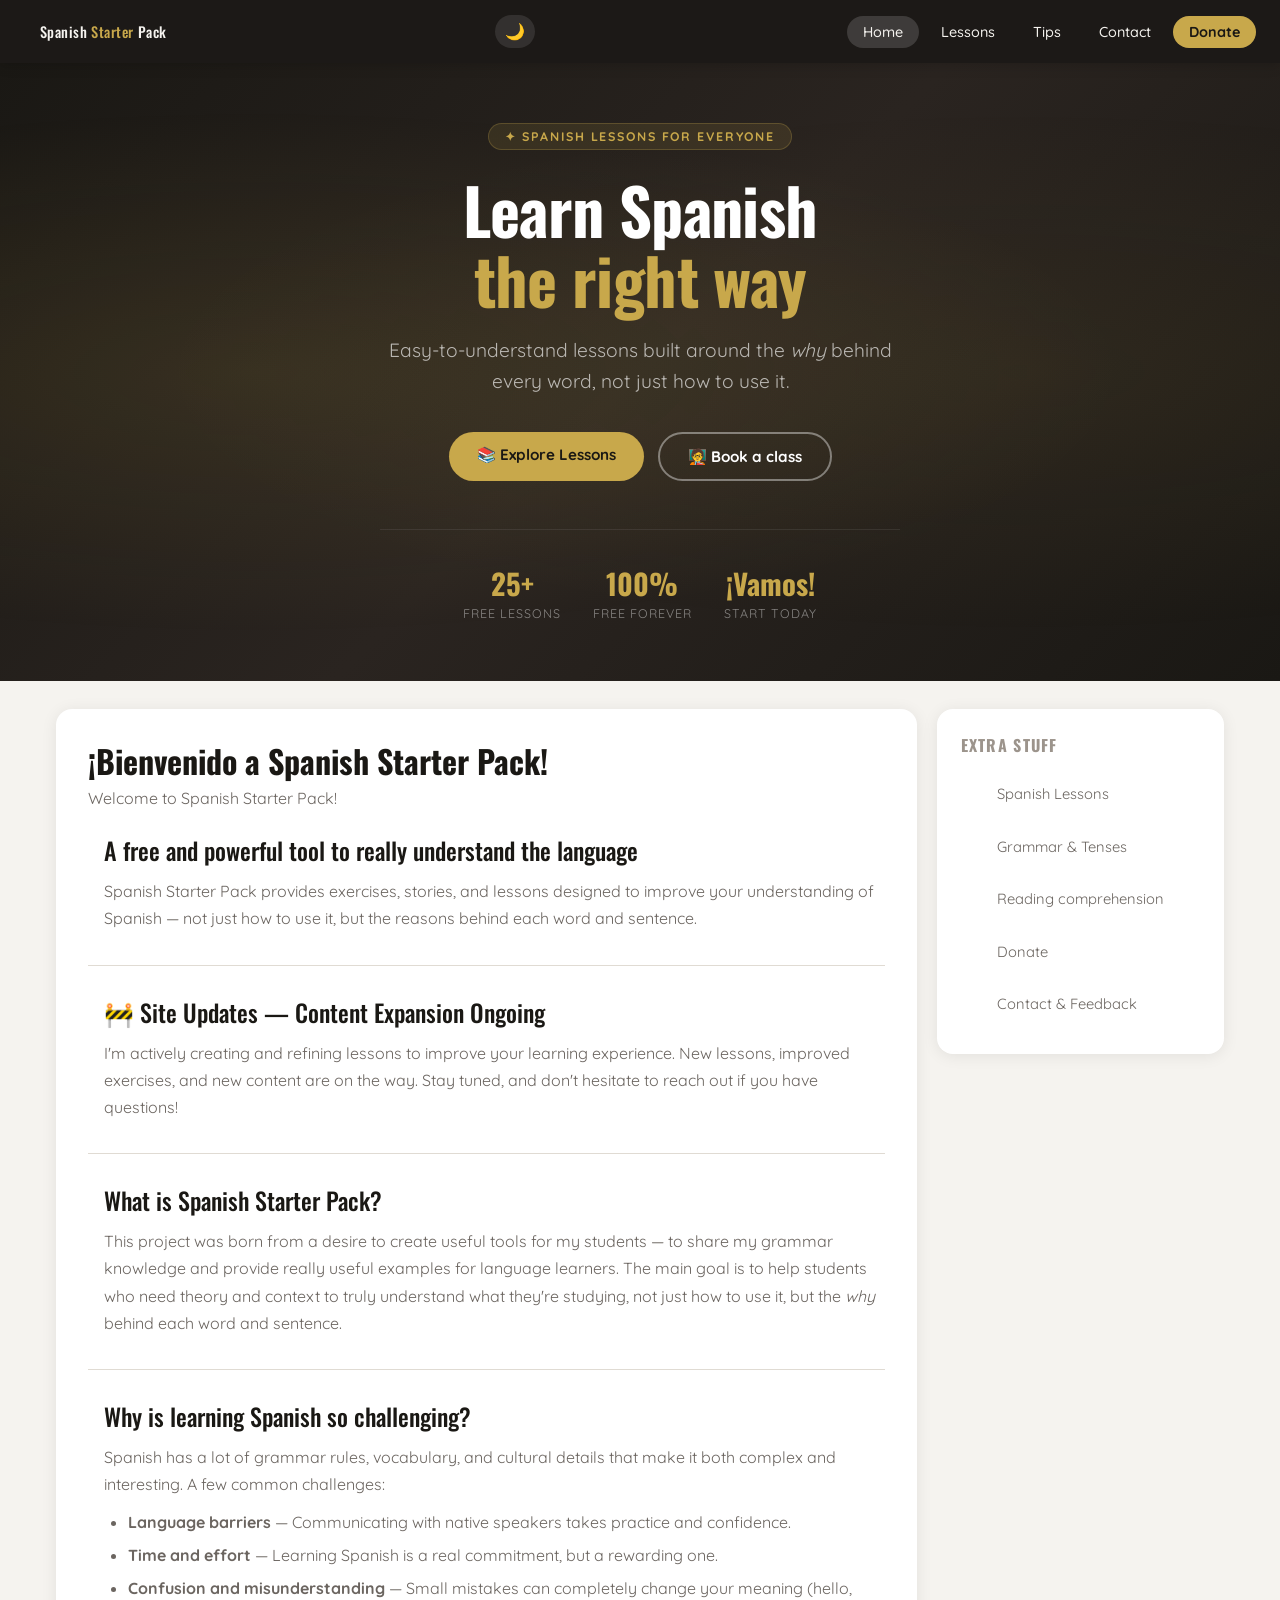
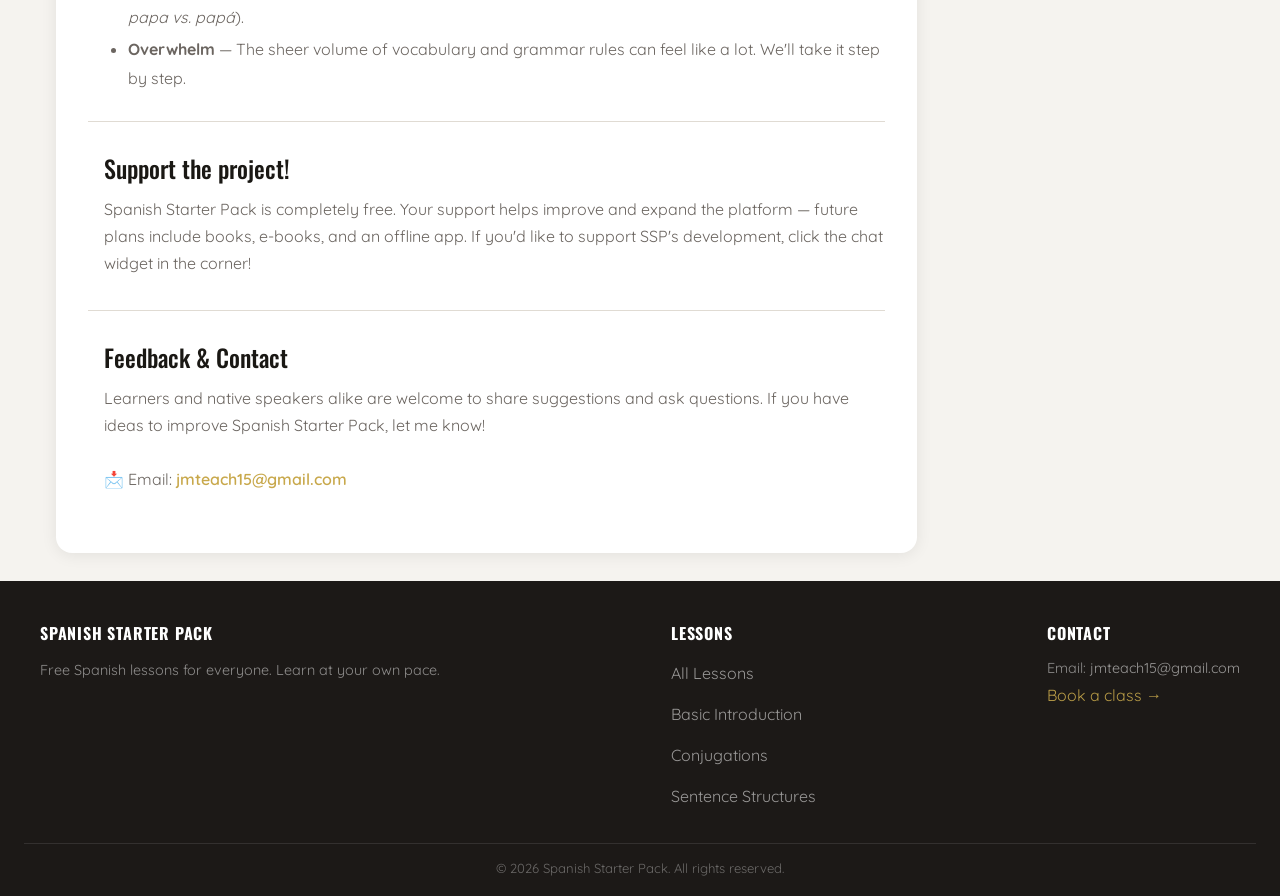
==== commit 4634fd9a: "Cambios ChatGPT" ====
--- a/index.html
+++ b/index.html
@@ -149,14 +149,12 @@
         <h3>Extra stuff</h3>
         <ul>
           <li>
-            <a href="3-Basic-sentence-structures.html"
-              >Spanish Basic Structures</a
-            >
+            <a href="lessons.html">Spanish Lessons</a>
           </li>
           <li>
-            <a href="Imperfecto-vs-simple.html">Imperfect VS Simple Past</a>
+            <a href="lessons.html">Grammar & Tenses</a>
           </li>
-          <li><a href="#">Reading comprehension</a></li>
+          <li><a href="lessons.html">Reading comprehension</a></li>
           <li><a href="Donate.html">Donate</a></li>
           <li><a href="contact.html">Contact & Feedback</a></li>
         </ul>
